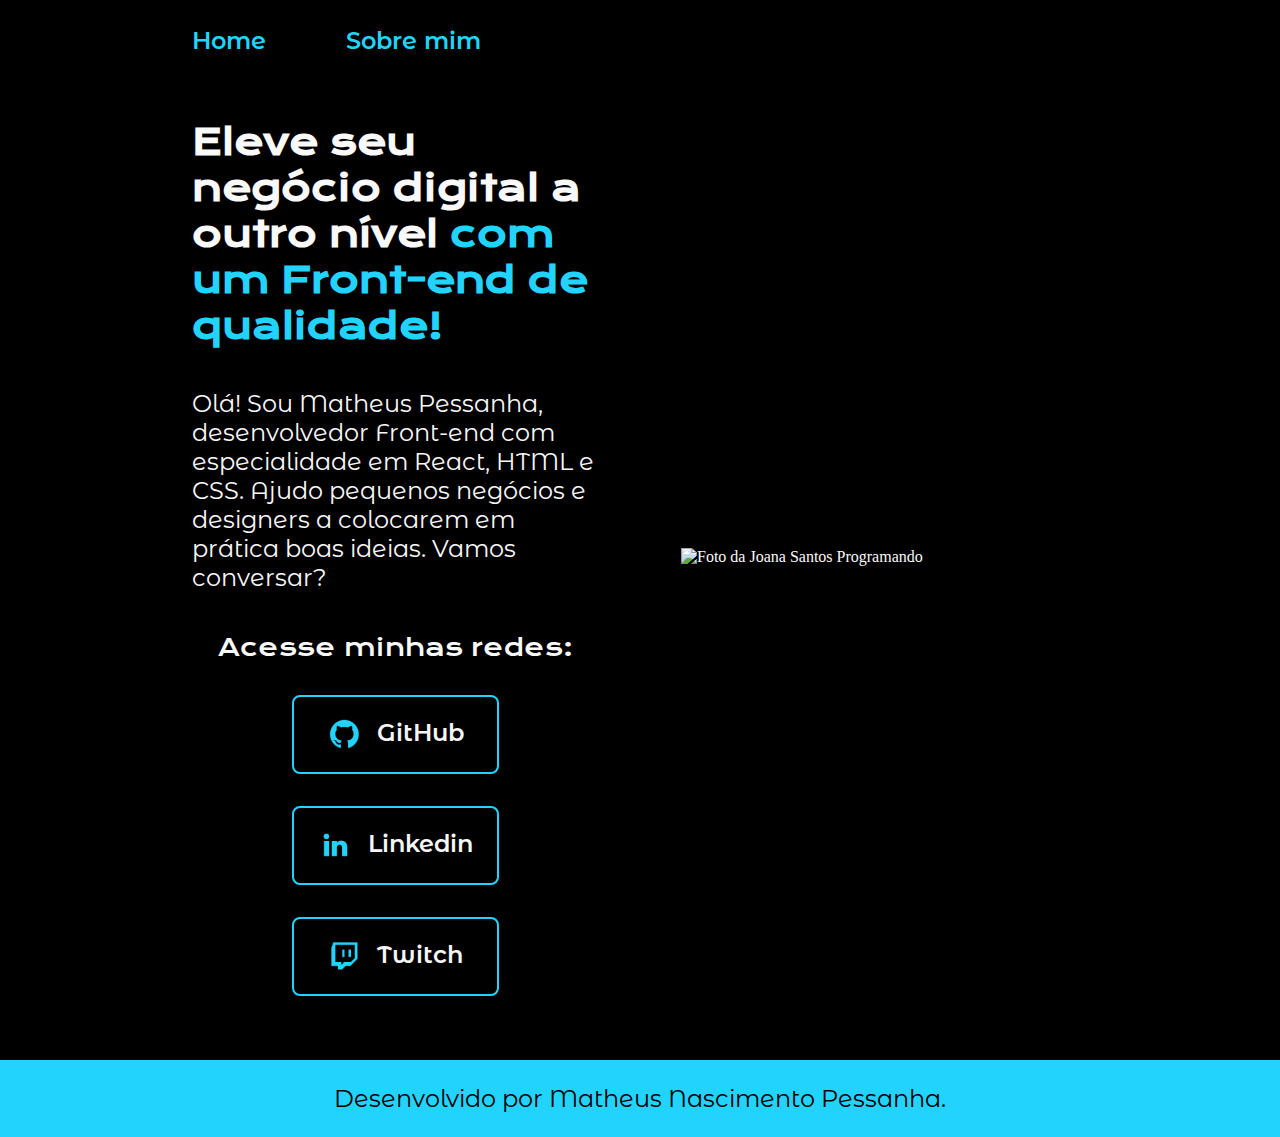
==== index.html @ 22baf65f "Add files via upload" ====
<!DOCTYPE html>
<html lang="pt-br">
<head>
    <meta charset="UTF-8">
    <meta name="viewport" content="width=device-width, initial-scale=1.0">
    <link rel="stylesheet" href="Styles/style.css">
    <title>Portfolio</title>
</head>
<body> 
    <header class="cabecalho"> 
        <nav class="cabecalho-menu"> 
            <a class="cabecalho-menu-link" href="index.html"> Home </a>
            <a class="cabecalho-menu-link" href="about.html"> Sobre mim </a>
        </nav>
    </header>
    <main class="apresentacao"> 
        <section class="apresentacao-conteudo">
            <h1 class="apresentacao-conteudo-titulo"> Eleve seu negócio digital a outro nível <strong class="titulo-destaque"> com um Front-end de qualidade! </strong>  </h1>
            <p class="apresentacao-conteudo-paragrafo"> Olá! Sou Matheus Pessanha, desenvolvedor Front-end com especialidade em React, HTML e CSS. Ajudo pequenos negócios e designers a 
                colocarem em prática boas ideias. Vamos conversar?</p>
            <div class="apresentacao-links">
                <h2 class="apresentacao-links-subtitulo"> Acesse minhas redes: </h2>
                <a class="apresentacao-links-navegacao" href="https://github.com/matheusnpessanha" target="_blank" > 
                    <img src="assets/github.png" >
                    GitHub </a>
                <a class="apresentacao-links-navegacao" href="https://www.linkedin.com/in/matheus-nascimento-pessanha/" target="_blank"> 
                    <img src="assets/linkedin.png" >
                    Linkedin </a>
                <a class="apresentacao-links-navegacao" href="https://www.twitch.tv/" target="_blank"> 
                    <img src="assets/twitch.png" >
                    Twitch </a>
            </div>
        </section>
        <img class="apresentacao-imagem" src="Imagem.png" alt="Foto da Joana Santos Programando"/>
    </main>
    <footer class="rodape"> 
        <p> Desenvolvido por Matheus Nascimento Pessanha.</p>
    </footer>

</body>
</html>
---- Styles/style.css ----
@import url('https://fonts.googleapis.com/css2?family=Krona+One&family=Montserrat+Alternates:ital,wght@0,400;1,600&display=swap');

* {
    margin: 0;
    padding: 0;
}

:root {
    --cor-primaria: #000000;
    --cor-secundaria: #F9f9f9;
    --cor-terciaria: #22D4FD;

}

body {
    /* height: 100vh; */
    box-sizing: border-box;
    background-color: var(--cor-primaria);
    color: var(--cor-secundaria);
    
}

.cabecalho {
    padding: 2% 0% 0% 15%;
}

.cabecalho-menu {
    display: flex;
    gap: 80px;
}

.cabecalho-menu-link {
    font-size: 1.5rem;
    font-family: "Montserrat Alternates", sans-serif;
    font-weight: 600;
    color: var(--cor-terciaria);
    text-decoration: none;
}

.titulo-destaque {
    color: #22D4FD;
}

.apresentacao {
    padding: 5% 15%;
    display: flex;
    align-items: center;
    justify-content: space-between;
    gap: 82px;
}

.apresentacao-conteudo {
    width: 50%;
    display: flex;
    flex-direction: column;
    gap: 40px;
}

.apresentacao-conteudo-titulo {
    font-size: 2.25rem;
    font-family: "Krona One", sans-serif;
}

.apresentacao-conteudo-paragrafo {
    font-size: 1.5rem;
    font-family: "Montserrat Alternates", sans-serif;
}

.apresentacao-links {
    display: flex;
    flex-direction: column;
    justify-content: space-between;
    align-items: center;
    gap: 32px;
}

.apresentacao-links-navegacao {
    border: 2px solid #22D4FD;
    width: 50%;
    text-align: center;
    border-radius: 8px;
    font-size: 1.5rem;
    padding: 21.5px 0;
    text-decoration: none;
    color: #f6f6f6;
    font-family: "Montserrat Alternates", sans-serif;
    font-weight: 600;
    display: flex;
    justify-content: center;
    gap: 16px;
}

.apresentacao-links-subtitulo {
    font-family: "Krona One", sans-serif;
    font-weight: 400;
    font-size: 1.5rem;
}

.apresentacao-links-link:hover {
    background-color: #272727;
}

.apresentacao-imagem {
    width: 50%;
}

.rodape {
    background-color: #22D4FD;
    color: #000000;
    font-family: "Montserrat Alternates", sans-serif;
    font-size: 1.5rem;
    text-align: center;
    font-weight: 400;
    padding: 24px;
}

@media (max-width: 1200px) {
    
    .cabecalho {
        padding: 10%;
    }

    .cabecalho-menu {
        justify-content: center;
    }
    
    .apresentacao {
        flex-direction: column-reverse;
        padding: 5%;
    }

    .apresentacao-conteudo {
        width: auto;
    }
}
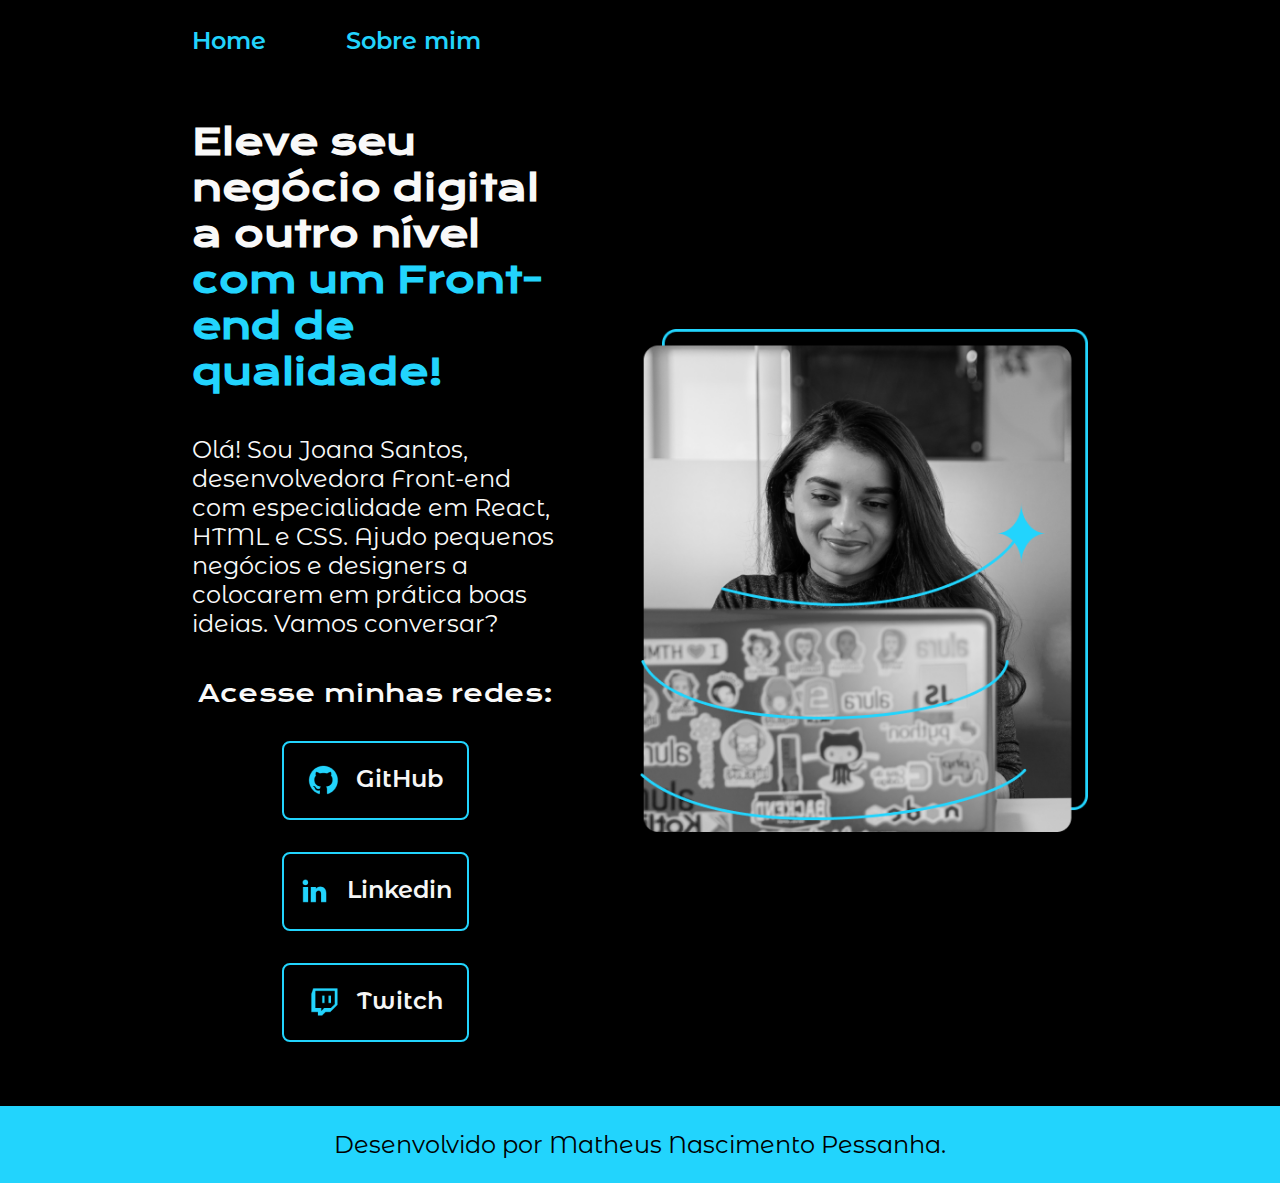
==== commit 6e1ad2ff: "Update index.html" ====
--- a/index.html
+++ b/index.html
@@ -16,7 +16,7 @@
     <main class="apresentacao"> 
         <section class="apresentacao-conteudo">
             <h1 class="apresentacao-conteudo-titulo"> Eleve seu negócio digital a outro nível <strong class="titulo-destaque"> com um Front-end de qualidade! </strong>  </h1>
-            <p class="apresentacao-conteudo-paragrafo"> Olá! Sou Matheus Pessanha, desenvolvedor Front-end com especialidade em React, HTML e CSS. Ajudo pequenos negócios e designers a 
+            <p class="apresentacao-conteudo-paragrafo"> Olá! Sou Joana Santos, desenvolvedora Front-end com especialidade em React, HTML e CSS. Ajudo pequenos negócios e designers a 
                 colocarem em prática boas ideias. Vamos conversar?</p>
             <div class="apresentacao-links">
                 <h2 class="apresentacao-links-subtitulo"> Acesse minhas redes: </h2>
@@ -38,4 +38,4 @@
     </footer>
 
 </body>
-</html> +</html> 
